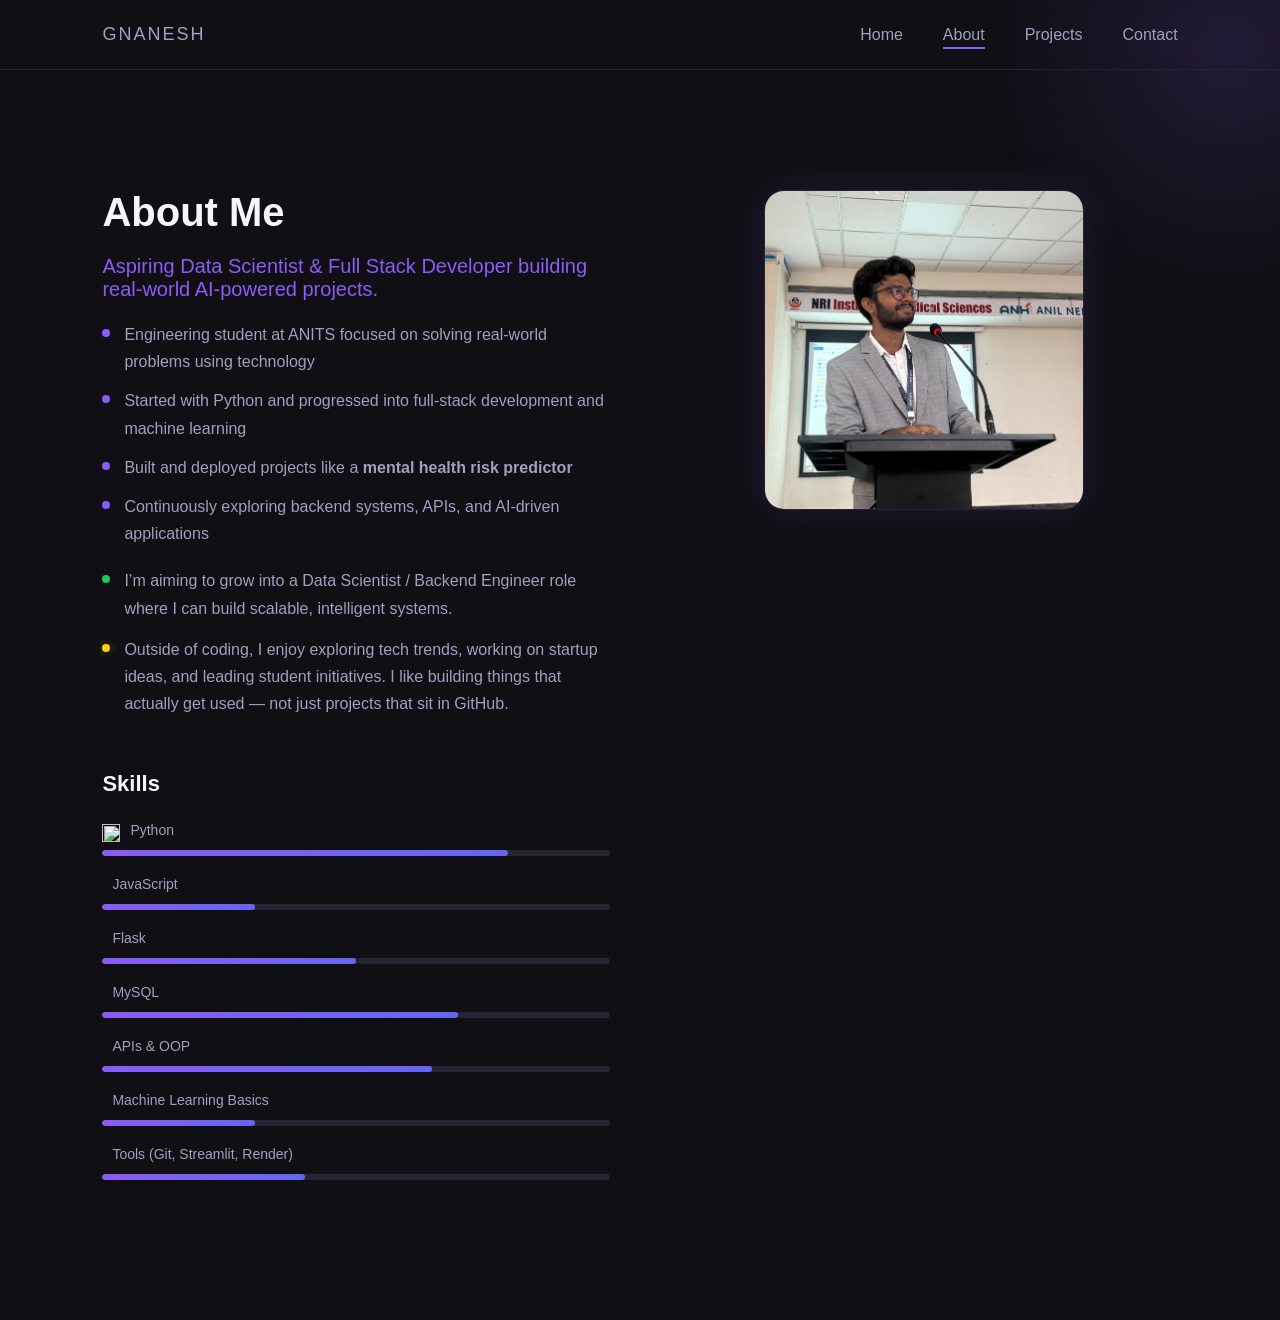
==== about.html @ 9ad2b08e "portfolio website" ====
<!DOCTYPE html>
<html lang="en">
<head>
    <meta charset="UTF-8">
    <title>About - Gnanesh</title>
    <meta name="viewport" content="width=device-width, initial-scale=1.0">

    <!-- Main CSS -->
    <link rel="stylesheet" href="css/style.css">

    <!-- Font -->
    <link href="https://api.fontshare.com/v2/css?f[]=clash-display@400,500,600,700,800&display=swap" rel="stylesheet">

    <!-- Devicon -->
    <link rel="stylesheet" href="https://cdn.jsdelivr.net/gh/devicons/devicon@latest/devicon.min.css">
</head>

<body>

<!-- NAVBAR -->
<nav class="navbar">
    <a href="index.html" class="logo">GNANESH</a>
    <ul>
        <li><a href="index.html">Home</a></li>
        <li><a href="about.html" class="active">About</a></li>
        <li><a href="projects.html">Projects</a></li>
        <li><a href="contact.html">Contact</a></li>
    </ul>
</nav>

<!-- ABOUT -->
<section id="about">
  <div class="about-container">

    <!-- LEFT -->
    <div class="about-left">

      <!-- TEXT -->
      <div class="about-text">
        <h2>About Me</h2>

        <h3 class="highlight">
          Aspiring Data Scientist & Full Stack Developer building real-world AI-powered projects.
        </h3>

        <ul class="about-points">
          <li>Engineering student at ANITS focused on solving real-world problems using technology</li>
          <li>Started with Python and progressed into full-stack development and machine learning</li>
          <li>Built and deployed projects like a <strong>mental health risk predictor</strong></li>
          <li>Continuously exploring backend systems, APIs, and AI-driven applications</li>
        </ul>

        <ul class="about-extra">
          <li class="goal">
            I’m aiming to grow into a Data Scientist / Backend Engineer role where I can build scalable, intelligent systems.
          </li>

          <li class="personality">
            Outside of coding, I enjoy exploring tech trends, working on startup ideas, and leading student initiatives.
            I like building things that actually get used — not just projects that sit in GitHub.
          </li>
        </ul>
      </div> <!-- ✅ FIX: CLOSED TEXT DIV -->

      <!-- SKILLS -->
      <div class="skills">
        <h3>Skills</h3>

        <div class="skill">
          <div class="skill-header">
            <img src="https://cdn.jsdelivr.net/gh/devicons/devicon/icons/python/python-original.svg" width="18">
            <span>Python</span>
          </div>
          <div class="progress"><div data-width="80%"></div></div>
        </div>

        <div class="skill">
          <div class="skill-header">
            <i class="devicon-javascript-plain colored"></i>
            <span>JavaScript</span>
          </div>
          <div class="progress"><div data-width="30%"></div></div>
        </div>

        <div class="skill">
          <div class="skill-header">
            <i class="devicon-flask-original"></i>
            <span>Flask</span>
          </div>
          <div class="progress"><div data-width="50%"></div></div>
        </div>

        <div class="skill">
          <div class="skill-header">
            <i class="devicon-mysql-plain colored"></i>
            <span>MySQL</span>
          </div>
          <div class="progress"><div data-width="70%"></div></div>
        </div>

        <div class="skill">
          <div class="skill-header">
            <i class="devicon-fastapi-plain colored"></i>
            <span>APIs & OOP</span>
          </div>
          <div class="progress"><div data-width="65%"></div></div>
        </div>

        <div class="skill">
          <div class="skill-header">
            <i class="devicon-tensorflow-original colored"></i>
            <span>Machine Learning Basics</span>
          </div>
          <div class="progress"><div data-width="30%"></div></div>
        </div>

        <div class="skill">
          <div class="skill-header">
            <i class="devicon-git-plain colored"></i>
            <span>Tools (Git, Streamlit, Render)</span>
          </div>
          <div class="progress"><div data-width="40%"></div></div>
        </div>

      </div>

    </div>

    <!-- RIGHT -->
    <div class="about-right">
      <div class="about-image">
        <img src="assets/profile.jpeg" alt="Profile">
      </div>
    </div>

  </div>
</section>

<script src="js/main.js"></script>

</body>
</html>
---- css/style.css ----
:root {
    --bg: #0f0f14;
    --surface: #15151d;
    --border: #242433;
    --text-primary: #f5f5ff;
    --text-secondary: #a0a0c0;
    --accent: #8b5cf6;
    --accent-soft: rgba(139,92,246,0.15);
}

* {
    margin: 0;
    padding: 0;
    box-sizing: border-box;
}

body {
    font-family: 'Clash Display', sans-serif;
    background: var(--bg);
    color: var(--text-primary);
    font-weight: 500; /* Force consistent weight */
}

/* ---------- BACKGROUND GLOW ---------- */

body::before {
    content: "";
    position: fixed;
    top: -200px;
    right: -200px;
    width: 500px;
    height: 500px;
    background: radial-gradient(circle, var(--accent-soft), transparent 70%);
    z-index: -1;
}

/* ---------- NAVBAR ---------- */

.navbar {
    display: flex;
    justify-content: space-between;
    align-items: center;
    padding: 24px 8%;
    border-bottom: 1px solid var(--border);
    backdrop-filter: blur(8px);
    font-family: 'Clash Display', sans-serif;
}



.logo {
    font-weight: 800;
    letter-spacing: 2px;
    font-size: 18px;
    text-decoration: none;
    color: var(--text-primary);
    transition: 0s;
}

.navbar ul {
    list-style: none;
    display: flex;
    gap: 40px;
}

.navbar a {
    position: relative;
    text-decoration: none;
    color: var(--text-secondary);
    font-weight: 500;
    transition: 0.3s;
}

.navbar a::after {
    content: "";
    position: absolute;
    left: 0;
    bottom: -6px;
    width: 0%;
    height: 2px;
    background: var(--accent);
    transition: width 0.3s ease;
}

.navbar a:hover::after,
.navbar a.active::after {
    width: 100%;
}

.navbar a:hover {
    color: var(--text-primary);
}

/* ---------- HERO ---------- */

.hero {
    display: flex;
    justify-content: space-between;
    align-items: center;
    padding: 120px 8%;
    gap: 60px;
}

.hero-content {
    max-width: 650px;
    animation: fadeUp 1s ease forwards;
}

.hero-name {
    font-family: 'Clash Display', sans-serif;
    font-weight: 200;
    font-size: clamp(56px, 8vw, 110px);
    letter-spacing: -2.5px;
    line-height: 0.85;
    text-transform: uppercase;
    position: relative;
}

.hero-name::after {
    content: "";
    display: block;
    width: 80px;
    height: 4px;
    background: linear-gradient(90deg, var(--accent), transparent);
    margin-top: 16px;
}

.hero-role {
    font-weight: 500;
    font-size: 22px;
    margin-top: 24px;
    color: var(--accent);
    letter-spacing: 1px;
}
.hero-desc {
    margin-top: 20px;
    font-size: 16px;
    color: var(--text-secondary);
    line-height: 1.7;
}

/* ---------- BUTTONS ---------- */

.hero-buttons {
    margin-top: 40px;
    display: flex;
    gap: 20px;
}

.btn-primary {
    padding: 14px 32px;
    background: var(--accent);
    border-radius: 8px;
    text-decoration: none;
    color: white;
    font-weight: 600;
    transition: 0.3s;
}

.btn-primary:hover {
    transform: translateY(-3px);
    box-shadow: 0 10px 25px var(--accent-soft);
}

.btn-outline {
    padding: 14px 32px;
    border: 1px solid var(--accent);
    border-radius: 8px;
    text-decoration: none;
    color: var(--accent);
    font-weight: 600;
    transition: 0.3s;
}

.btn-outline:hover {
    background: var(--accent);
    color: white;
    transform: translateY(-3px);
}

/* ---------- HERO IMAGE ---------- */

.hero-image img {
    width: 340px;
    border-radius: 20px;
    border: 1px solid var(--border);
    box-shadow: 0 0 60px var(--accent-soft);
    animation: fadeIn 1.4s ease forwards;
}

/* ---------- PAGE LAYOUT ---------- */

.page {
    padding: 120px 8%;
    animation: fadeUp 0.8s ease forwards;
    
}

.page h1 {
    font-size: 40px;
    margin-bottom: 30px;
}

/* ---------- SKILLS GRID ---------- */

.skills-grid {
    display: grid;
    grid-template-columns: repeat(auto-fit, minmax(220px, 1fr));
    gap: 40px;
    margin-top: 60px;
}

.skills-grid div {
    padding: 30px;
    background: var(--surface);
    border: 1px solid var(--border);
    border-radius: 16px;
    transition: 0.3s;
}

.skills-grid div:hover {
    border-color: var(--accent);
    box-shadow: 0 0 30px var(--accent-soft);
}



/* ---------- PROJECT CARDS ---------- */

.project-card {
    background: var(--surface);
    font-family: Lucida Sans;
    padding: 40px;
    margin-top: 40px;
    border: 1px solid var(--border);
    border-radius: 20px;
    transition: 0.3s ease;
}

.project-card:hover {
    transform: translateY(-6px);
    border-color: var(--accent);
    box-shadow: 0 0 40px var(--accent-soft);
}

.tag {
    display: inline-block;
    margin-top: 15px;
    margin-right: 12px;
    padding: 8px 14px;
    border: 1px solid var(--accent);
    border-radius: 30px;
    font-size: 12px;
    color: var(--accent);
}

.project-links {
    margin-top: 20px;
    display: flex;
    gap: 15px;
}
.project-links a {
    pointer-events: auto;
}
.project-card::before {
    pointer-events: none;
}

.project-images {
    display: flex;
    gap: 15px;
    margin-top: 25px;
    flex-wrap: wrap; /* allows clean wrapping */
}

.project-images img {
    width: 100%;
    max-width: 280px;  /* BIGGER */
    height: 180px;     /* BIGGER */
    object-fit: cover;
    border-radius: 12px;
    border: 1px solid var(--border);
    transition: 0.3s;
}

.project-images img:hover {
    transform: scale(1.05);
}

.project-tags {
    margin-top: 10px;
}

.project-section {
    margin-top: 60px;
    margin-bottom: 20px;
    font-family: Verdana;
    font-size: 22px;
    font-weight: 600;
    color: var(--accent);
    position: relative;
}

/* underline separator */
.project-section::after {
    content: "";
    display: block;
    width: 60px;
    height: 3px;
    background: var(--accent);
    margin-top: 8px;
    border-radius: 10px;
}

/* ---------- LEETCODE PROFILE BOX ---------- */

.leetcode-profile {
    background: var(--surface);
    padding: 40px;
    margin-top: 40px;
    border: 1px solid var(--border);
    border-radius: 20px;
    transition: 0.3s ease;
    position: relative;
    overflow: hidden;
}

.leetcode-profile::before {
    content: "";
    position: absolute;
    top: 0;
    left: 0;
    right: 0;
    height: 4px;
    background: linear-gradient(90deg, #FFA116, #FF6B35, #F7931E);
}

.leetcode-profile:hover {
    transform: translateY(-6px);
    border-color: #FFA116;
    box-shadow: 0 0 40px rgba(255, 161, 22, 0.15);
}

.leetcode-header {
    display: flex;
    align-items: center;
    gap: 20px;
    margin-bottom: 30px;
}

.leetcode-icon img {
    filter: brightness(0) invert(1);
}

.leetcode-title h2 {
    font-family: sans-serif;
    font-size: 28px;
    font-weight: 700;
    color: var(--text-primary);
    margin: 0;
}

.leetcode-title p {
    color: var(--text-secondary);
    font-size: 16px;
    margin: 5px 0 0 0;
}

.leetcode-stats {
    display: grid;
    grid-template-columns: repeat(auto-fit, minmax(120px, 1fr));
    gap: 20px;
    margin-bottom: 30px;
}

.stat-item {
    text-align: center;
    padding: 20px;
    background: rgba(255, 161, 22, 0.05);
    border: 1px solid rgba(255, 161, 22, 0.2);
    border-radius: 12px;
}

.stat-number {
    font-size: 32px;
    font-weight: 800;
    color: #FFA116;
    margin-bottom: 5px;
}

.stat-label {
    font-size: 14px;
    color: var(--text-secondary);
    font-weight: 500;
}

.leetcode-links {
    text-align: center;
}

/* ---------- CONTACT GRID (Matches About) ---------- */

.contact-intro {
    margin-top: 10px;
    font-family: sans-serif;
    color: var(--text-secondary);
    margin-bottom: 50px;
}
.page h1 {
    font-family: sans-serif;
}
.about-text h2{
  font-family: sans-serif;
}
.contact-grid {
    font-family: sans-serif;
    display: grid;
    grid-template-columns: repeat(auto-fit, minmax(250px, 1fr));
    gap: 40px;
}

.contact-card {
    display: block;
    padding: 30px;
    background: var(--surface);
    border: 1px solid var(--border);
    border-radius: 16px;
    text-decoration: none;
    transition: 0.3s ease;
}

.contact-card h3 {
    margin-bottom: 10px;
    font-size: 20px;
}

.contact-card p {
    color: var(--text-secondary);
    word-break: break-word;
}

/* Subtle hover (same as skills) */

.contact-card:hover {
    border-color: var(--accent);
    box-shadow: 0 0 30px rgba(139,92,246,0.15);
    transform: translateY(-4px);
}

/* ---------- ANIMATIONS ---------- */

@keyframes fadeUp {
    from {
        opacity: 0;
        transform: translateY(40px);
    }
    to {
        opacity: 1;
        transform: translateY(0);
    }
}

@keyframes fadeIn {
    from {
        opacity: 0;
    }
    to {
        opacity: 1;
    }
}

/* ---------- RESPONSIVE ---------- */

@media (max-width: 900px) {
    .hero {
        flex-direction: column;
        text-align: center;
    }

    .hero-image img {
        width: 260px;
    }

    .hero-buttons {
        justify-content: center;
    }
}

/* ---------- ABOUT SECTION (FIXED - MATCHES DESIGN) ---------- */

#about {
  padding: 120px 8%;
  animation: fadeUp 0.8s ease forwards;
}

.about-container {
  display: flex;
  gap: 60px;
  align-items: flex-start;
  flex-wrap: wrap;
}

.about-text {
  flex: 3;
  max-width: 650px;
}

.about-text h2 {
  font-size: 40px;
  margin-bottom: 20px;
}

.highlight {
  color: var(--accent);
  font-weight: 500;
  margin-bottom: 20px;
  font-size: 20px;
}

.about-text p {
  color: var(--text-secondary);
  line-height: 1.7;
  margin-bottom: 18px;
}

.goal {
  color: var(--accent);
  font-weight: 500;
}

.personality {
  color: var(--text-primary);
}

/* ---------- SKILLS ---------- */

.skills {
  flex: 1;
  min-width: 300px;
}

.skills h3 {
  margin-bottom: 25px;
  font-size: 22px;
}

.skill {
  margin-bottom: 20px;
}

.skill span {
  font-size: 14px;
  color: var(--text-secondary);
  margin-bottom: 6px;
  display: block;
}

.progress {
  height: 6px;
  background: var(--border);
  border-radius: 20px;
  overflow: hidden;
}

.progress div {
  height: 100%;
  background: linear-gradient(90deg, var(--accent), #6366f1);
  border-radius: 20px;
  transition: width 0.6s ease;
  width:0;
}

/* ---------- ABOUT RIGHT SIDE ---------- */

.about-right {
  flex: 1;
  display: flex;
  flex-direction: column;
  gap: 40px;
}

/* PROFILE IMAGE */

.about-image img {
  width: 100%;
  max-width: 320px;
  border-radius: 20px;
  border: 1px solid var(--border);
  box-shadow: 0 0 40px var(--accent-soft);
}

/* ---------- STATS ---------- */

.stats {
  display: flex;
  gap: 20px;
  margin-top: 30px;
  flex-wrap: wrap;
}

.stat-card {
  flex: 1;
  min-width: 120px;
  background: var(--surface);
  padding: 20px;
  border-radius: 12px;
  border: 1px solid var(--border);
  text-align: center;
  transition: 0.3s;
}

.stat-card h3 {
  color: var(--accent);
  font-size: 20px;
}

.stat-card p {
  font-size: 12px;
  color: var(--text-secondary);
}

.stat-card:hover {
  transform: translateY(-4px);
  box-shadow: 0 0 20px var(--accent-soft);
}

/* ---------- SKILL ICONS ---------- */

.skill-header {
  display: flex;
  align-items: center;
  gap: 10px;
  margin-bottom: 6px;
}

.skill-header img {
  width: 18px;
  height: 18px;
  object-fit: contain;
}

.skill-header span {
  font-size: 14px;
  color: var(--text-secondary);
}

/* LEFT SIDE */

.about-left {
  flex: 1;
  display: flex;
  flex-direction: column;
  gap: 40px;
}

/* RIGHT SIDE */

.about-right {
  flex: 1;
  display: flex;
  justify-content: center;
  align-items: center;
}

/* IMAGE */

.about-image img {
  width: 100%;
  max-width: 320px;
  border-radius: 20px;
}

/* KEEP TOP ALIGNMENT */

.about-container {
  display: flex;
  gap: 60px;
  align-items: flex-start;
}

.about-points {
  list-style: none;
  padding: 0;
  margin-bottom: 20px;
}

.about-points li {
  position: relative;
  padding-left: 22px;
  margin-bottom: 12px;
  color: var(--text-secondary);
  line-height: 1.7;
}

/* custom bullet (glow dot) */
.about-points li::before {
  content: "";
  position: absolute;
  left: 0;
  top: 8px;
  width: 8px;
  height: 8px;
  background: var(--accent);
  border-radius: 50%;
  box-shadow: 0 0 10px var(--accent-soft);
}
.about-extra {
  list-style: none;
  padding: 0;
  margin-top: 20px;
}

.about-extra li {
  position: relative;
  padding-left: 22px;
  margin-bottom: 14px;
  line-height: 1.7;
  color: var(--text-secondary);
}

/* GOAL (green accent) */
.about-extra .goal::before {
  content: "";
  position: absolute;
  left: 0;
  top: 8px;
  width: 8px;
  height: 8px;
  background: #22c55e;
  border-radius: 50%;
  box-shadow: 0 0 10px rgba(111, 69, 208, 0.15);
}

/* PERSONALITY (yellow accent) */
.about-extra .personality::before {
  content: "";
  position: absolute;
  left: 0;
  top: 8px;
  width: 8px;
  height: 8px;
  background: #facc15;
  border-radius: 50%;
  box-shadow: 0 0 10px rgba(250,204,21,0.4);
}
.contact-header {
  display: flex;
  align-items: center;
  gap: 10px;
  margin-bottom: 10px;
}

.contact-header i {
  font-size: 22px;
}
.project-links {
    margin-top: 20px;
    display: flex;
    gap: 15px;
}

.project-tags {
    margin-top: 10px;
}

.project-card {
    position: relative;
    overflow: hidden;
}

.project-card::before {
    content: "";
    position: absolute;
    inset: 0;
    background: radial-gradient(circle at top, rgba(139,92,246,0.15), transparent 70%);
    opacity: 0;
    transition: 0.4s;
}

.project-card:hover::before {
    opacity: 1;
}

/* ---------- RESPONSIVE FOR LEETCODE PROFILE ---------- */

@media (max-width: 768px) {
    .leetcode-header {
        flex-direction: column;
        text-align: center;
        gap: 15px;
    }
    
    .leetcode-stats {
        grid-template-columns: repeat(2, 1fr);
        gap: 15px;
    }
    
    .stat-item {
        padding: 15px;
    }
    
    .stat-number {
        font-size: 24px;
    }
}

@media (max-width: 480px) {
    .leetcode-stats {
        grid-template-columns: 1fr;
    }
    
    .leetcode-profile {
        padding: 30px 20px;
    }
}
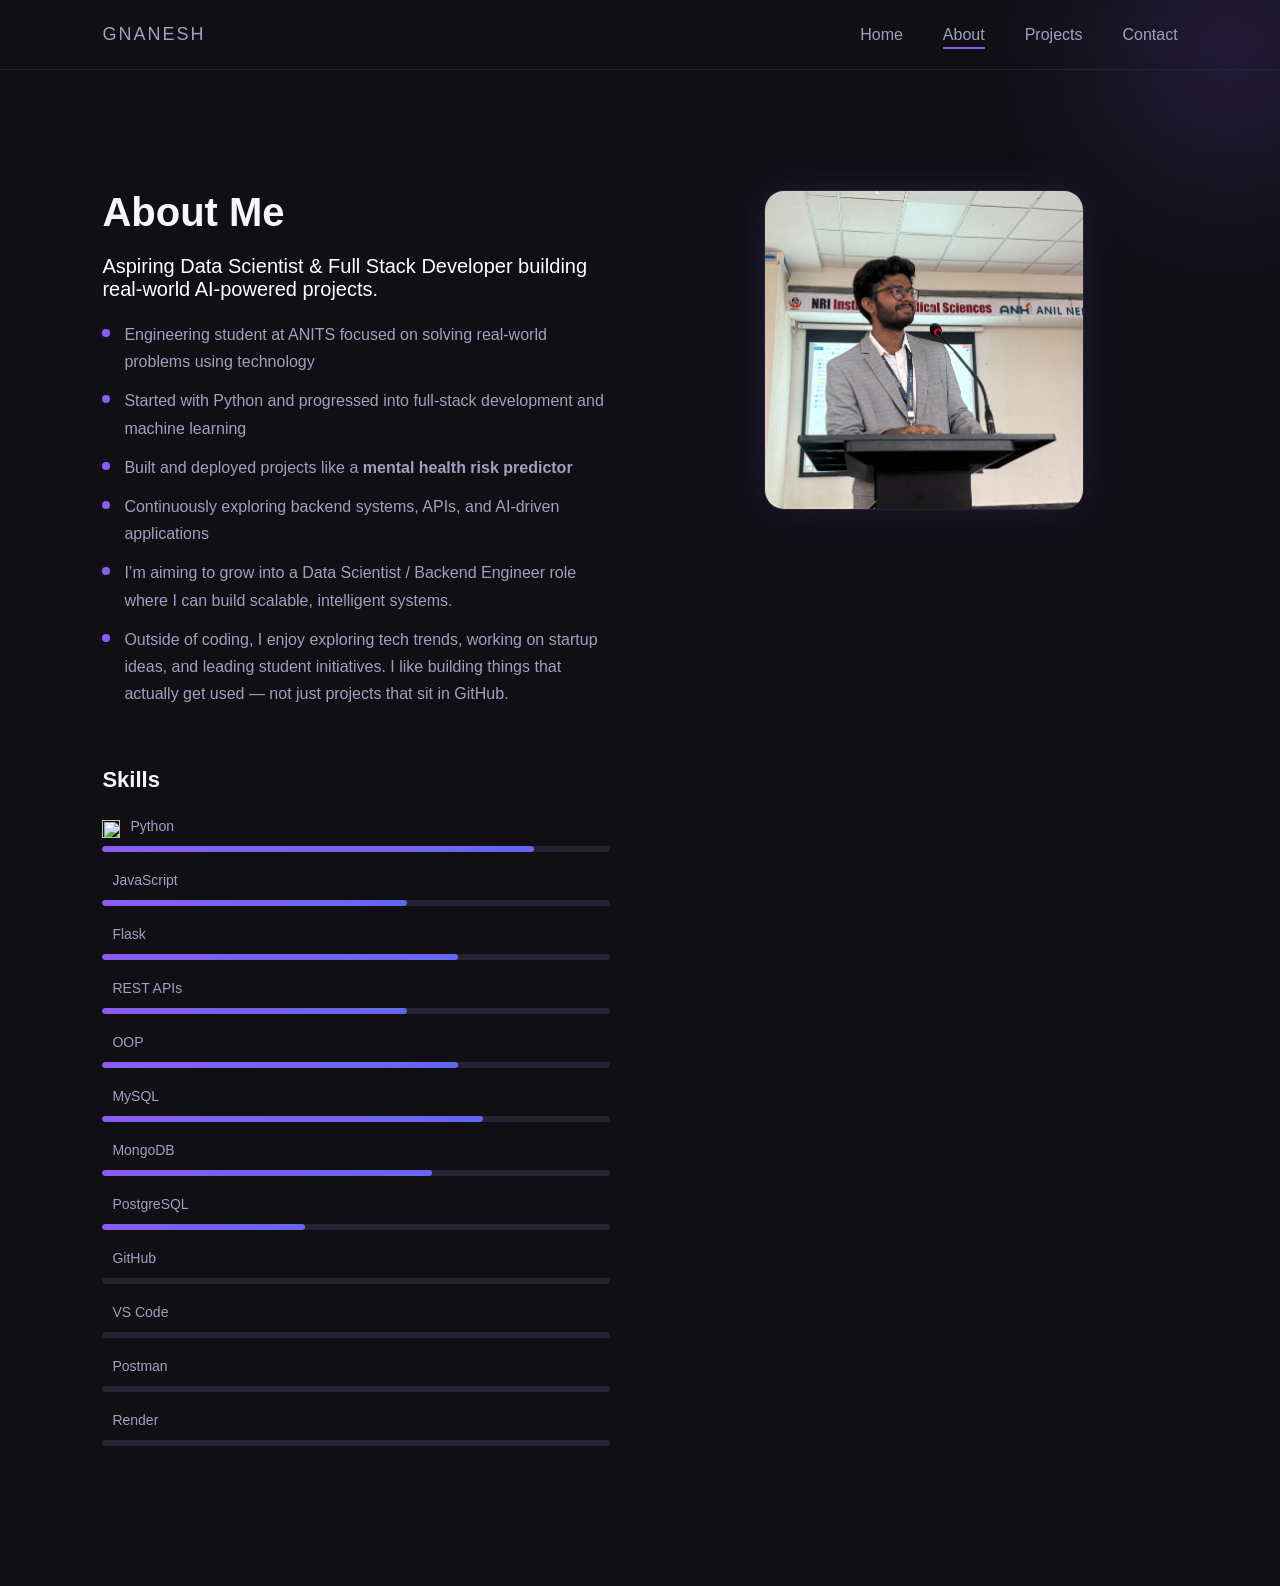
==== commit 6267bde1: "Updated UI" ====
--- a/about.html
+++ b/about.html
@@ -48,9 +48,6 @@
           <li>Started with Python and progressed into full-stack development and machine learning</li>
           <li>Built and deployed projects like a <strong>mental health risk predictor</strong></li>
           <li>Continuously exploring backend systems, APIs, and AI-driven applications</li>
-        </ul>
-
-        <ul class="about-extra">
           <li class="goal">
             I’m aiming to grow into a Data Scientist / Backend Engineer role where I can build scalable, intelligent systems.
           </li>
@@ -64,65 +61,105 @@
 
       <!-- SKILLS -->
       <div class="skills">
-        <h3>Skills</h3>
+  <h3>Skills</h3>
 
-        <div class="skill">
-          <div class="skill-header">
-            <img src="https://cdn.jsdelivr.net/gh/devicons/devicon/icons/python/python-original.svg" width="18">
-            <span>Python</span>
-          </div>
-          <div class="progress"><div data-width="80%"></div></div>
-        </div>
+  <div class="skill">
+    <div class="skill-header">
+      <img src="https://cdn.jsdelivr.net/gh/devicons/devicon/icons/python/python-original.svg" width="18">
+      <span>Python</span>
+    </div>
+    <div class="progress"><div data-width="85%"></div></div>
+  </div>
 
-        <div class="skill">
-          <div class="skill-header">
-            <i class="devicon-javascript-plain colored"></i>
-            <span>JavaScript</span>
-          </div>
-          <div class="progress"><div data-width="30%"></div></div>
-        </div>
+  <div class="skill">
+    <div class="skill-header">
+      <i class="devicon-javascript-plain colored"></i>
+      <span>JavaScript</span>
+    </div>
+    <div class="progress"><div data-width="60%"></div></div>
+  </div>
 
-        <div class="skill">
-          <div class="skill-header">
-            <i class="devicon-flask-original"></i>
-            <span>Flask</span>
-          </div>
-          <div class="progress"><div data-width="50%"></div></div>
-        </div>
+  <div class="skill">
+    <div class="skill-header">
+      <i class="devicon-flask-original"></i>
+      <span>Flask</span>
+    </div>
+    <div class="progress"><div data-width="70%"></div></div>
+  </div>
 
-        <div class="skill">
-          <div class="skill-header">
-            <i class="devicon-mysql-plain colored"></i>
-            <span>MySQL</span>
-          </div>
-          <div class="progress"><div data-width="70%"></div></div>
-        </div>
+  <div class="skill">
+    <div class="skill-header">
+      <i class="devicon-fastapi-plain colored"></i>
+      <span>REST APIs</span>
+    </div>
+    <div class="progress"><div data-width="60%"></div></div>
+  </div>
 
-        <div class="skill">
-          <div class="skill-header">
-            <i class="devicon-fastapi-plain colored"></i>
-            <span>APIs & OOP</span>
-          </div>
-          <div class="progress"><div data-width="65%"></div></div>
-        </div>
+  <div class="skill">
+    <div class="skill-header">
+      <i class="devicon-java-plain colored"></i>
+      <span>OOP</span>
+    </div>
+    <div class="progress"><div data-width="70%"></div></div>
+  </div>
 
-        <div class="skill">
-          <div class="skill-header">
-            <i class="devicon-tensorflow-original colored"></i>
-            <span>Machine Learning Basics</span>
-          </div>
-          <div class="progress"><div data-width="30%"></div></div>
-        </div>
+  <div class="skill">
+    <div class="skill-header">
+      <i class="devicon-mysql-plain colored"></i>
+      <span>MySQL</span>
+    </div>
+    <div class="progress"><div data-width="75%"></div></div>
+  </div>
 
-        <div class="skill">
-          <div class="skill-header">
-            <i class="devicon-git-plain colored"></i>
-            <span>Tools (Git, Streamlit, Render)</span>
-          </div>
-          <div class="progress"><div data-width="40%"></div></div>
-        </div>
+  <div class="skill">
+    <div class="skill-header">
+      <i class="devicon-mongodb-plain colored"></i>
+      <span>MongoDB</span>
+    </div>
+    <div class="progress"><div data-width="65%"></div></div>
+  </div>
 
-      </div>
+  <div class="skill">
+    <div class="skill-header">
+      <i class="devicon-postgresql-plain colored"></i>
+      <span>PostgreSQL</span>
+    </div>
+    <div class="progress"><div data-width="40%"></div></div>
+  </div>
+
+  <div class="skill">
+    <div class="skill-header">
+      <i class="devicon-github-original"></i>
+      <span>GitHub</span>
+    </div>
+    <div class="progress"><div data-width="60%"></div></div>
+  </div>
+
+  <div class="skill">
+    <div class="skill-header">
+      <i class="devicon-vscode-plain colored"></i>
+      <span>VS Code</span>
+    </div>
+    <div class="progress"><div data-width="90%"></div></div>
+  </div>
+
+  <div class="skill">
+    <div class="skill-header">
+      <i class="devicon-postman-plain colored"></i>
+      <span>Postman</span>
+    </div>
+    <div class="progress"><div data-width="65%"></div></div>
+  </div>
+
+  <div class="skill">
+    <div class="skill-header">
+      <i class="devicon-git-plain colored"></i>
+      <span>Render</span>
+    </div>
+    <div class="progress"><div data-width="70%"></div></div>
+  </div>
+
+  </div>
 
     </div>
 
--- a/css/style.css
+++ b/css/style.css
@@ -229,13 +229,31 @@
 
 .project-card {
     background: var(--surface);
+    background-color: #24efe5;
     font-family: Lucida Sans;
+    color: #0f0f14;
     padding: 40px;
     margin-top: 40px;
     border: 1px solid var(--border);
     border-radius: 20px;
     transition: 0.3s ease;
 }
+.btn-outline-a {
+    padding: 14px 32px;
+    border: 1px solid var(--accent);
+    border-radius: 8px;
+    text-decoration: none;
+    color: black;
+    background-color: #00e1ff;
+    font-weight: 600;
+    transition: 0.3s;
+}
+
+.btn-outline-a:hover {
+    background: white;
+    color:#00e1ff;
+    transform: translateY(-3px);
+}
 
 .project-card:hover {
     transform: translateY(-6px);
@@ -245,13 +263,14 @@
 
 .tag {
     display: inline-block;
+    background-color: #f5f5ff;
     margin-top: 15px;
     margin-right: 12px;
     padding: 8px 14px;
     border: 1px solid var(--accent);
     border-radius: 30px;
     font-size: 12px;
-    color: var(--accent);
+    color: black;
 }
 
 .project-links {
@@ -511,7 +530,7 @@
 }
 
 .highlight {
-  color: var(--accent);
+  color: white;
   font-weight: 500;
   margin-bottom: 20px;
   font-size: 20px;
@@ -704,20 +723,6 @@
   border-radius: 50%;
   box-shadow: 0 0 10px var(--accent-soft);
 }
-.about-extra {
-  list-style: none;
-  padding: 0;
-  margin-top: 20px;
-}
-
-.about-extra li {
-  position: relative;
-  padding-left: 22px;
-  margin-bottom: 14px;
-  line-height: 1.7;
-  color: var(--text-secondary);
-}
-
 /* GOAL (green accent) */
 .about-extra .goal::before {
   content: "";
